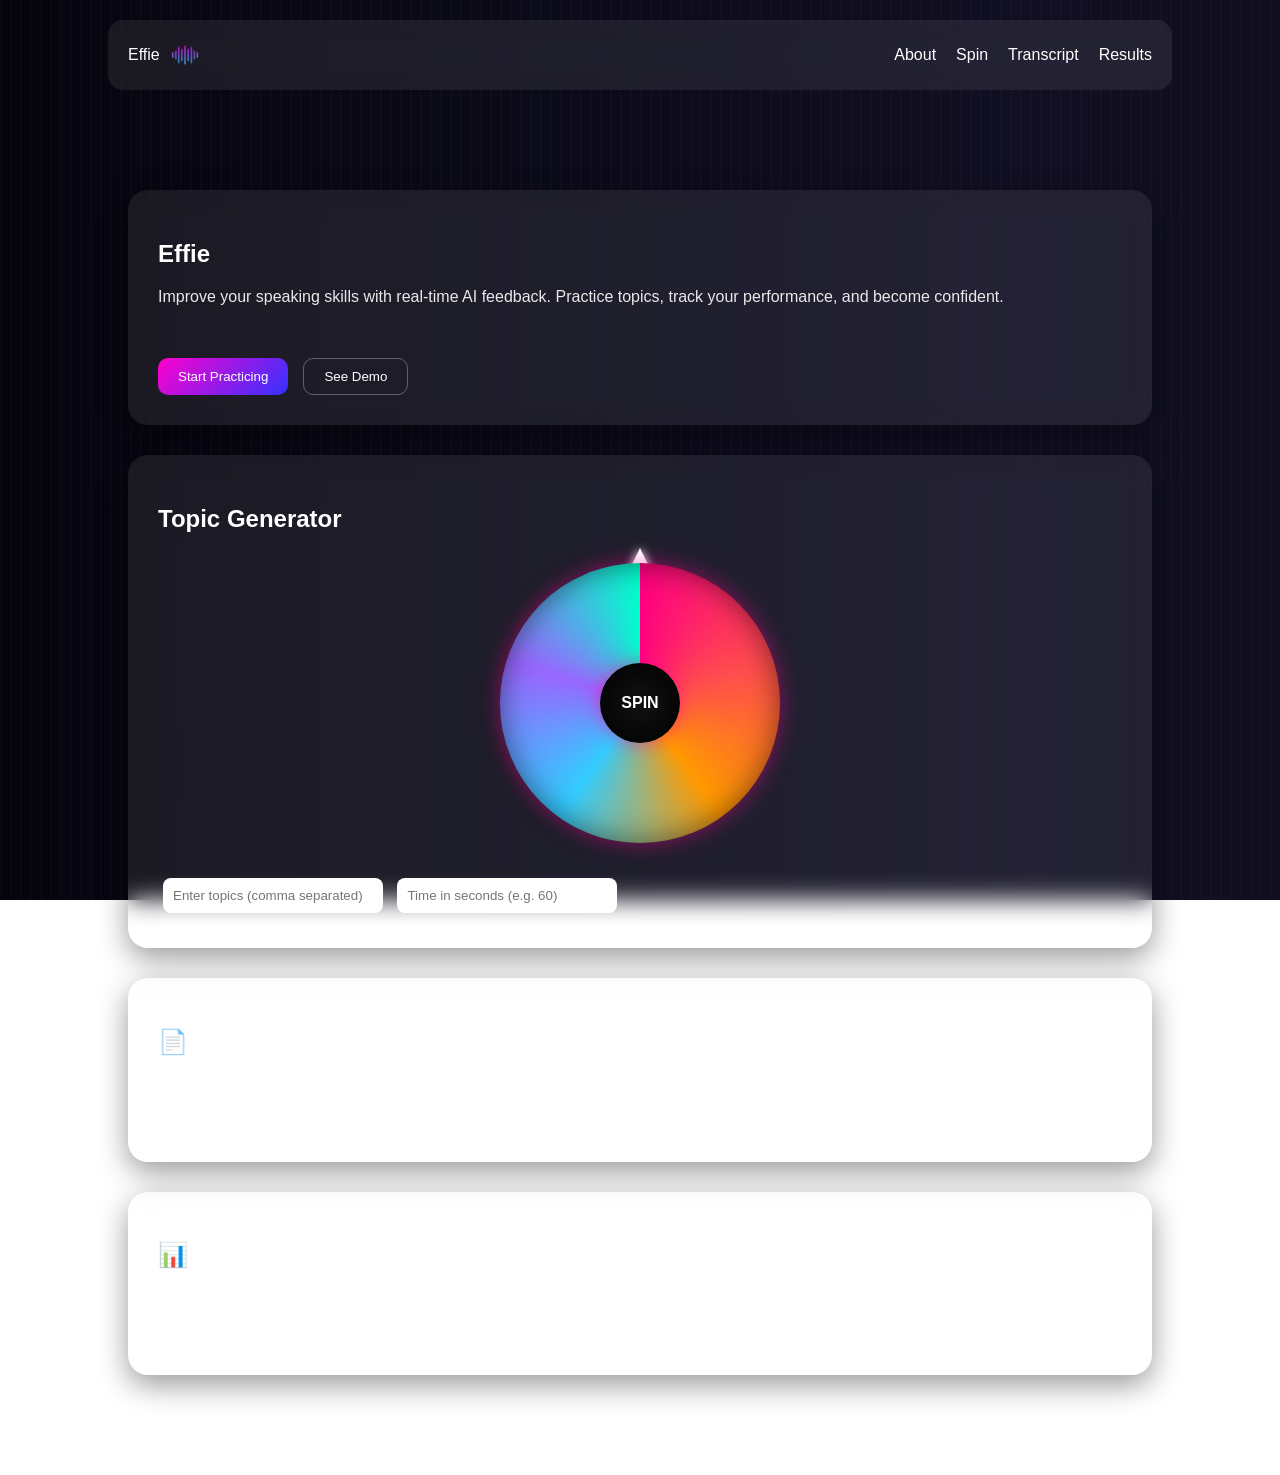
==== effie/index.html @ 0e44dce7 "Initial version: UI + spinning wheel and adding microphone" ====
<!DOCTYPE html>
<html>
<head>
  <title>Effie</title>
  <link rel="stylesheet" href="style.css">
</head>
<body>

  <!-- Background -->
  <div class="bg"></div>
  <div class="overlay"></div>

  <!-- Navbar -->
  <nav class="navbar">
    <div class="logo">
      <span>Effie</span>
      <img src="assets/icon.png" alt="logo">
    </div>

    <ul>
      <li><a href="#about">About</a></li>
      <li><a href="#spin">Spin</a></li>
      <li><a href="#transcript">Transcript</a></li>
      <li><a href="#results">Results</a></li>
    </ul>
  </nav>

  <!-- Main Content -->
  <div class="container">

    <!-- About Section -->
    <section id="about" class="glass">
      <h1>Effie</h1>
      <p>
        Improve your speaking skills with real-time AI feedback. 
        Practice topics, track your performance, and become confident.
      </p>
      <div class="hero-actions">
      <button onclick="document.getElementById('spin').scrollIntoView()">
       Start Practicing
       </button>

          <button class="secondary">
          See Demo
            </button>
        </div>
    </section>

    <!-- Spin Section -->
    <section id="spin" class="glass">
     <h2> Topic Generator </h2>

  <div class="wheel-container">
    <div class="pointer"></div>

    <div class="wheel" id="wheel">
      <div class="center-btn" onclick="spinWheel()">SPIN</div>
    </div>
  </div>

  <!-- Manual Settings -->
  <div class="controls">
    <input id="customTopics" placeholder="Enter topics (comma separated)">
    <input id="customTime" type="number" placeholder="Time in seconds (e.g. 60)">
  </div>

  <!-- Topic Card -->
  <div id="topicCard" class="topic-card hidden">
    <h3 id="selectedTopic"></h3>

    <button onclick="startSession()">Start Speaking</button>
  </div>

</section>
    <!-- Transcript -->
    <section id="transcript" class="glass">
      <h2>📄 Transcript</h2>
      <p id="output"></p>
    </section>

    <!-- Results -->
    <section id="results" class="glass">
      <h2>📊 Results</h2>
      <p id="resultsText"></p>
    </section>

  </div>

  <script src="script.js"></script>
  <div id="topicModal" class="modal hidden">
  <div class="modal-content">
    <h2 id="selectedTopic">Your Topic</h2>
    
    <button onclick="startSession()">Start Speaking</button>
  </div>
</div>
</body>
</html>
---- effie/style.css ----
/* ===== RESET ===== */
body {
  margin: 0;
  font-family: 'Poppins', sans-serif;
  color: white;
  overflow-x: hidden;
}

/* ===== INTERACTIVE BACKGROUND ===== */
.bg {
  position: fixed;
  top: 0;
  left: 0;
  width: 100%;
  height: 100%;
  z-index: -3;

  background: linear-gradient(
    to right,
    #0f0c29,
    #302b63,
    #24243e,
    #ff0080,
    #ff4d4d,
    #ff9900
  );

  background-size: 400% 400%;
  animation: gradientMove 10s ease infinite;
}

/* STRIPES EFFECT */
.bg::after {
  content: "";
  position: absolute;
  width: 100%;
  height: 100%;

  background: repeating-linear-gradient(
    to right,
    rgba(255,255,255,0.05) 0px,
    rgba(255,255,255,0.05) 2px,
    transparent 2px,
    transparent 10px
  );
}

/* GRADIENT ANIMATION */
@keyframes gradientMove {
  0% { background-position: 0% }
  50% { background-position: 100% }
  100% { background-position: 0% }
}

/* DARK OVERLAY */
.overlay {
  position: fixed;
  top: 0;
  left: 0;
  width: 100%;
  height: 100%;
  background: rgba(0,0,0,0.65);
  z-index: -2;
}

/* ===== NAVBAR ===== */
.navbar {
  position: sticky;
  top: 20px;
  margin: 20px auto;
  width: 80%;
  padding: 10px 20px;

  display: flex;
  justify-content: space-between;
  align-items: center;

  background: rgba(255,255,255,0.08);
  backdrop-filter: blur(12px);
  border-radius: 15px;
}

/* LOGO */
.logo {
  display: flex;
  align-items: center;
  gap: 10px;
}

.logo img {
  width: 30px;
}

/* NAV LINKS */
.navbar ul {
  list-style: none;
  display: flex;
  gap: 20px;
}

.navbar a {
  text-decoration: none;
  color: white;
  transition: 0.3s;
}

.navbar a:hover {
  color: #ff7bff;
}

/* ===== CONTAINER ===== */
.container {
  width: 80%;
  margin: 100px auto;
}

/* ===== GLASS CARDS ===== */
.glass {
  background: rgba(255,255,255,0.08);
  padding: 30px;
  margin: 30px 0;
  border-radius: 20px;
  backdrop-filter: blur(12px);
  box-shadow: 0 10px 30px rgba(0,0,0,0.4);
  transition: 0.3s;
}

.glass:hover {
  transform: translateY(-5px);
}

/* ===== BUTTON ===== */
button {
  background: linear-gradient(135deg, #ff00cc, #3333ff);
  border: none;
  padding: 10px 20px;
  border-radius: 10px;
  color: white;
  cursor: pointer;
  margin-top: 10px;
  transition: 0.3s;
}

button:hover {
  transform: scale(1.05);
}

/* ===== TEXT ===== */
p {
  min-height: 40px;
  opacity: 0.9;
}

/* ===== TIMER ===== */
#timer {
  font-size: 48px;
  font-weight: bold;
  margin: 10px 0;
}

/* ===== SCORE BARS (OPTIONAL READY) ===== */
.bar {
  height: 10px;
  background: rgba(255,255,255,0.2);
  border-radius: 10px;
  margin: 5px 0;
}

.fill {
  height: 100%;
  background: linear-gradient(90deg, #ff00cc, #3333ff);
  border-radius: 10px;
}
/* ===== SPINNING WHEEL ===== */

.wheel-container {
  position: relative;
  width: 250px;
  height: 250px;
  margin: 20px auto;
}

/* ===== ADVANCED WHEEL ===== */

.wheel-container {
  position: relative;
  width: 280px;
  height: 280px;
  margin: 30px auto;
}

/* WHEEL BASE */
.wheel {
  width: 100%;
  height: 100%;
  border-radius: 50%;
  position: relative;
  transition: transform 4s cubic-bezier(0.2, 0.8, 0.2, 1);

  background: conic-gradient(
    #ff0080,
    #ff4d4d,
    #ff9900,
    #33ccff,
    #9966ff,
    #00ffcc
  );

  box-shadow:
    0 0 20px rgba(255,0,150,0.5),
    inset 0 0 30px rgba(0,0,0,0.5);
}

/* SLICES TEXT */
.slice {
  position: absolute;
  width: 50%;
  height: 50%;
  top: 50%;
  left: 50%;
  transform-origin: 0% 0%;
  color: white;
  font-size: 14px;
  font-weight: bold;
}

/* POSITION EACH SLICE */
.slice:nth-child(1) { transform: rotate(0deg) translate(10px, -100px); }
.slice:nth-child(2) { transform: rotate(60deg) translate(10px, -100px); }
.slice:nth-child(3) { transform: rotate(120deg) translate(10px, -100px); }
.slice:nth-child(4) { transform: rotate(180deg) translate(10px, -100px); }
.slice:nth-child(5) { transform: rotate(240deg) translate(10px, -100px); }
.slice:nth-child(6) { transform: rotate(300deg) translate(10px, -100px); }

/* POINTER */
.pointer {
  position: absolute;
  top: -15px;
  left: 50%;
  transform: translateX(-50%);

  width: 0;
  height: 0;

  border-left: 12px solid transparent;
  border-right: 12px solid transparent;
  border-bottom: 25px solid #ffffff;

  filter: drop-shadow(0 0 5px white);
}

/* CENTER HUB */
.center-circle {
  position: absolute;
  width: 60px;
  height: 60px;
  background: radial-gradient(circle, #111111, #000000);
  border-radius: 50%;
  top: 50%;
  left: 50%;
  transform: translate(-50%, -50%);

  box-shadow: 0 0 15px rgba(255,255,255,0.3);
}
.wheel.spin {
  box-shadow:
    0 0 40px rgba(255,0,150,0.8),
    inset 0 0 40px rgba(0,0,0,0.6);
}
.hero-actions {
  margin-top: 20px;
  display: flex;
  gap: 15px;
}

.secondary {
  background: transparent;
  border: 1px solid rgba(255,255,255,0.3);
}
/* CENTER BUTTON */
.center-btn {
  position: absolute;
  width: 80px;
  height: 80px;
  background: radial-gradient(circle, #111, #000);
  border-radius: 50%;
  top: 50%;
  left: 50%;
  transform: translate(-50%, -50%);
  
  display: flex;
  align-items: center;
  justify-content: center;
  cursor: pointer;
  font-weight: bold;

  box-shadow: 0 0 20px rgba(255,0,150,0.6);
}

/* CONTROLS */
.controls {
  margin-top: 20px;
}

.controls input {
  padding: 10px;
  margin: 5px;
  border-radius: 8px;
  border: none;
  width: 200px;
}

/* TOPIC CARD POPUP */
.topic-card {
  margin-top: 20px;
  padding: 20px;
  border-radius: 15px;
  background: rgba(255,255,255,0.1);
  backdrop-filter: blur(10px);
  animation: pop 0.4s ease;
}

.hidden {
  display: none;
}

@keyframes pop {
  from { transform: scale(0.8); opacity: 0; }
  to { transform: scale(1); opacity: 1; }
}
/* ===== MODAL BACKDROP ===== */
.modal {
  position: fixed;
  top: 0;
  left: 0;
  width: 100%;
  height: 100%;

  background: rgba(0,0,0,0.7);

  display: flex;
  align-items: center;
  justify-content: center;

  z-index: 1000;
}

/* HIDDEN */
.hidden {
  display: none;
}

/* MODAL BOX */
.modal-content {
  background: rgba(255,255,255,0.1);
  backdrop-filter: blur(15px);
  padding: 30px;
  border-radius: 20px;
  text-align: center;

  animation: pop 0.3s ease;
}

@keyframes pop {
  from { transform: scale(0.8); opacity: 0; }
  to { transform: scale(1); opacity: 1; }
}
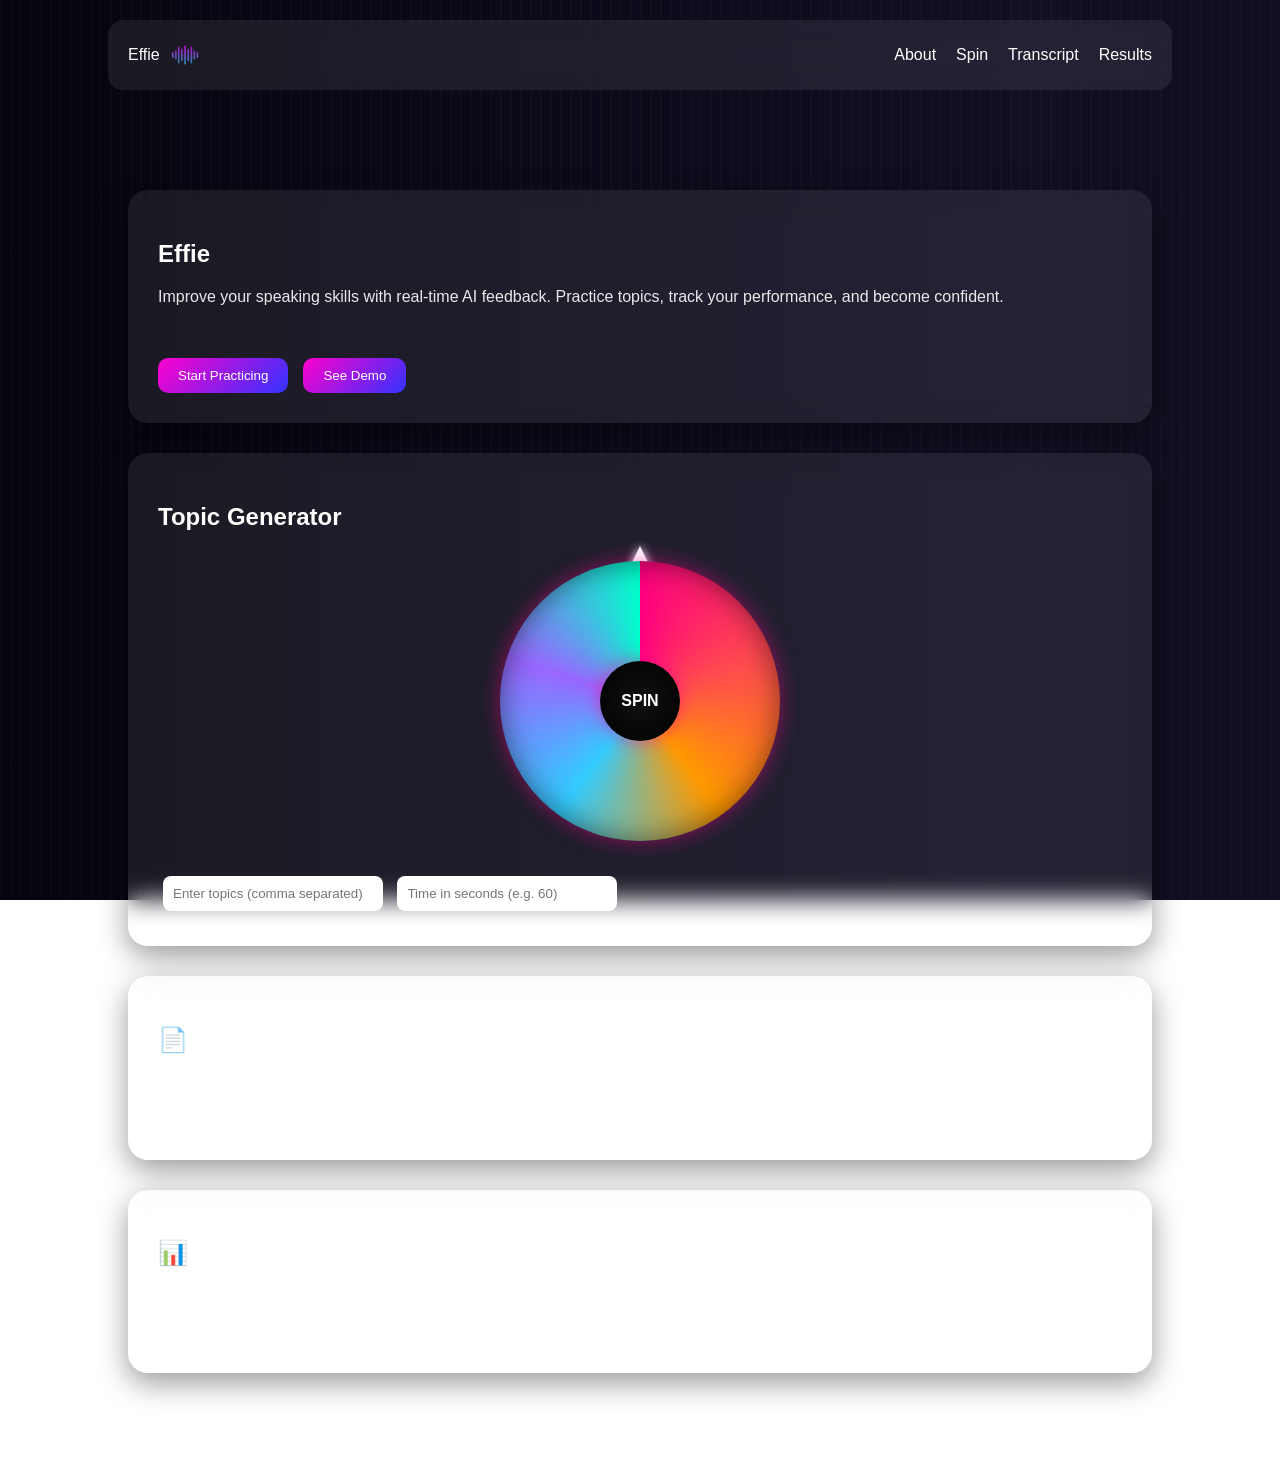
==== commit 4f0580e6: "Removed topic card, cleaned modal flow" ====
--- a/effie/index.html
+++ b/effie/index.html
@@ -64,12 +64,6 @@
     <input id="customTime" type="number" placeholder="Time in seconds (e.g. 60)">
   </div>
 
-  <!-- Topic Card -->
-  <div id="topicCard" class="topic-card hidden">
-    <h3 id="selectedTopic"></h3>
-
-    <button onclick="startSession()">Start Speaking</button>
-  </div>
 
 </section>
     <!-- Transcript -->
--- a/effie/style.css
+++ b/effie/style.css
@@ -273,10 +273,7 @@
   gap: 15px;
 }
 
-.secondary {
-  background: transparent;
-  border: 1px solid rgba(255,255,255,0.3);
-}
+
 /* CENTER BUTTON */
 .center-btn {
   position: absolute;
@@ -310,19 +307,7 @@
   width: 200px;
 }
 
-/* TOPIC CARD POPUP */
-.topic-card {
-  margin-top: 20px;
-  padding: 20px;
-  border-radius: 15px;
-  background: rgba(255,255,255,0.1);
-  backdrop-filter: blur(10px);
-  animation: pop 0.4s ease;
-}
-
-.hidden {
-  display: none;
-}
+
 
 @keyframes pop {
   from { transform: scale(0.8); opacity: 0; }
